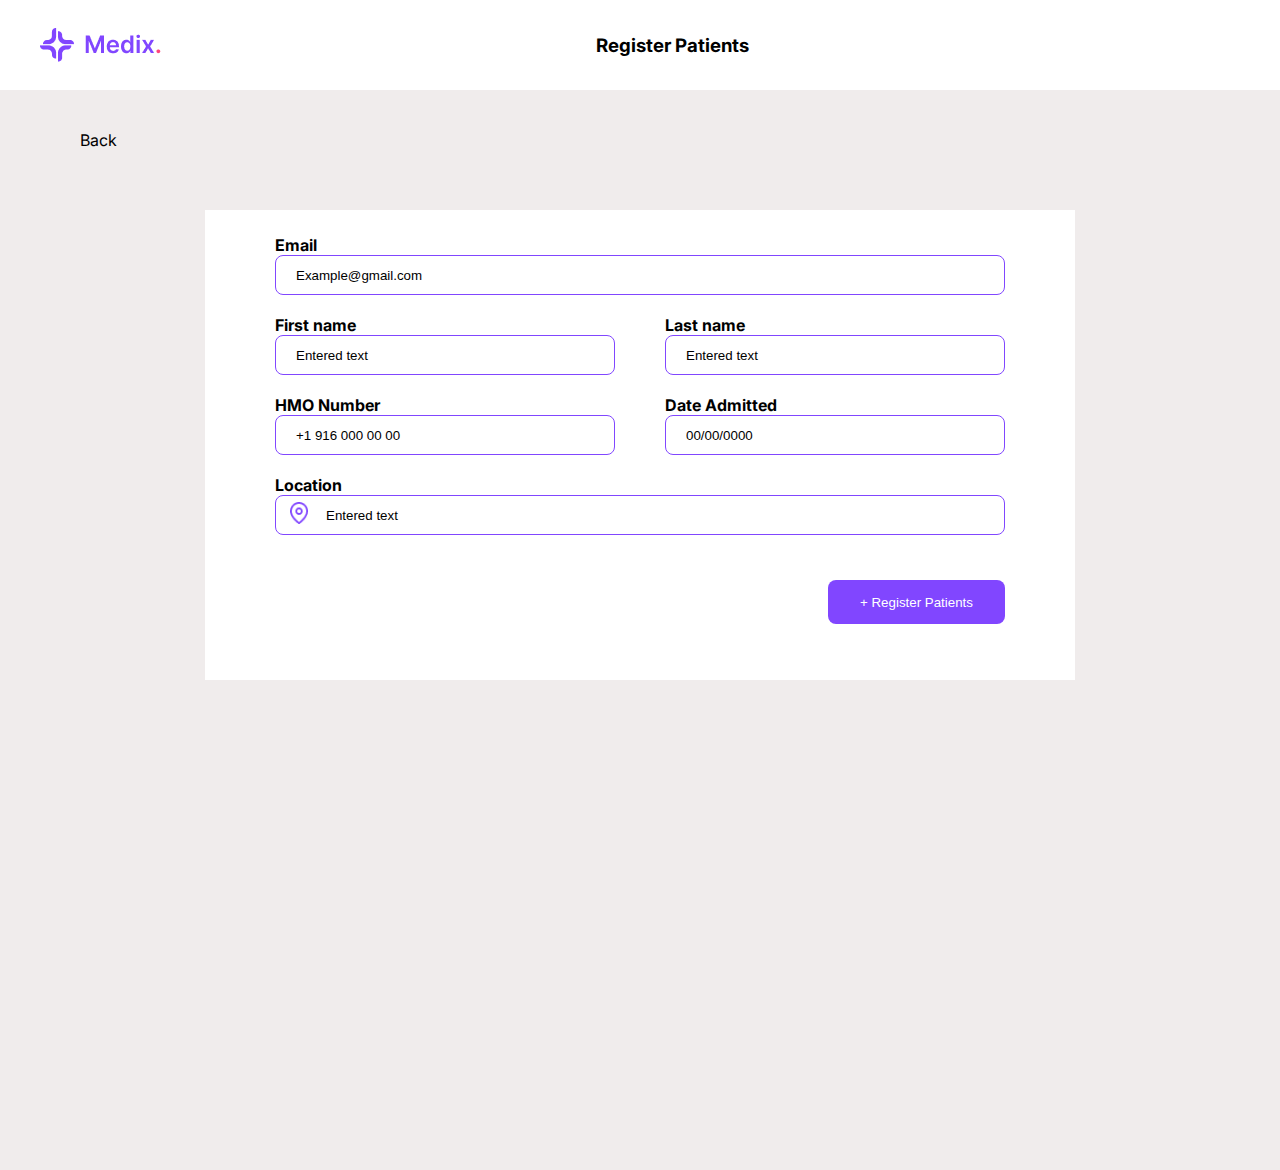
==== register.html @ abba1072 "my design" ====
<!DOCTYPE html>
<html lang="en">
<head>
    <meta charset="UTF-8">
    <meta name="viewport" content="width=device-width, initial-scale=1.0">
    <link rel="stylesheet" href="register.css">
    <title>Register</title>
</head>
<body>
    <nav>
        <img src="images/logo.png" alt="logo">
        <h3 class="register">Register Patients</h3>
    </nav>
    <p class="back">Back</p>
    <div class="reg">
        <h3 class="register1">Register Patients</h3>
        <form>
            <label for="email">Email</label><br>
            <div class="change">
                <input type="email" class="email" placeholder="Example@gmail.com">
            </div>
            <div class="input-box">
                <div class="box">
                    <label for="text">First name</label><br>
                    <div class="change">
                        <input type="text" class="inputs" placeholder="Entered text">
                    </div>
                </div>
                <div class="box1">
                    <label for="text">Last name</label><br>
                    <div class="change">
                        <input type="text" class="inputs" placeholder="Entered text">
                    </div>
                </div>
            </div>
            <div class="input-box">
                <div class="box">
                    <label for="text" class="number">HMO Number</label>
                    <input type="text" class="inputs" placeholder="+1 916 000 00 00">
                </div>
                <div class="box1">
                    <label for="text">Date <span class="admitted">Admitted</span></label>
                    <input type="text" class="inputs" placeholder="00/00/0000">
                </div>
            </div>
            <label for="text">Location</label><br>
            <div class="locations">
                <img src="images/location.png" class="location" alt="location">
                <input type="text" class="input" placeholder="Entered text">
            </div>
            <a href="index.html"><button type="button">+ Register Patients</button></a>
        </form>
    </div>
</body>
</html>
---- register.css ----
@import url('https://fonts.googleapis.com/css2?family=Inter:wght@200;300;400;500;600;700;800;900&family=Raleway:ital,wght@0,100;0,400;0,500;0,600;0,700;0,800;0,900;1,400&display=swap');

*{
    box-sizing: border-box;
}
body{
    background-color: rgba(238, 233, 233, 0.854);
    margin: 0;
    font-family: 'Inter', sans-serif;
    overflow-x: none;
    height: 130vh;
}
nav{
    background-color: white;
    display: flex;
    align-items: center;
    height: 90px;
    padding-left: 40px;
}
.register{
    display: flex;
    justify-content: center;
    align-items: center;
    flex-grow: 0.9;
}
.back{
    margin-left: 80px;
    margin-top: 40px;
}
form{
    background-color: white;
    width: 870px;
    height: 470px; 
    margin: 60px auto;
    padding: 25px 70px;
}
input::placeholder{
    color: black;
}
label{
    height: 20px;
    font-weight: bold;
}
input{
    border: 1px solid #8146ff;
    border-radius: 8px;
    margin-bottom: 20px;
    outline: none;
}
.input, .email{
    height: 40px;
    width: 730px;
    padding-left: 20px;
}
.input{
    padding-left: 50px;
}
.inputs{
    width: 340px;
    height: 40px;
    padding-left: 20px;
}
.input-box{
    width: 30%;
    display: flex;
    gap: 50px;
}
.locations{
    position: relative;
}
.location{
    position: absolute;
    left: 15px;
    top: 7px;
    width: 18px;
    height: 22px;
}
button{
    background-color: #8146FF;
    width: 177px;
    height: 44px;
    border: none;
    border-radius: 8px;
    float: right;
    margin-top: 25px;
    color: white;
}
.register1{
    display: none;
}

@media screen and (max-width: 800px) {
    body{
        height: 160vh;
        overflow-x: none;
    }
    form{
        width: 383px;
        height: 656px;
        padding: 20px;
        border-radius: 18px;
    }
    form .input-box{
        flex-direction: column;
    }
    .reg{
        position: relative;
    }
    .register{
        display: none;
    }
    .register1{
        display: block;
        left: 90px;
        top: -50px;
        position: absolute;
    }
    .email, .input{
        width: 341px;
        height: 40px;
    }
    button{
        float: left;
        margin-left: 80px;
    }
    .box1{
        height: 85px;
        margin-top: -50px;
    }
    .admitted{
        display: none;
    }
    .number{
        height: 500px;
    }
    .change input::placeholder{
            color: white;
    }
}
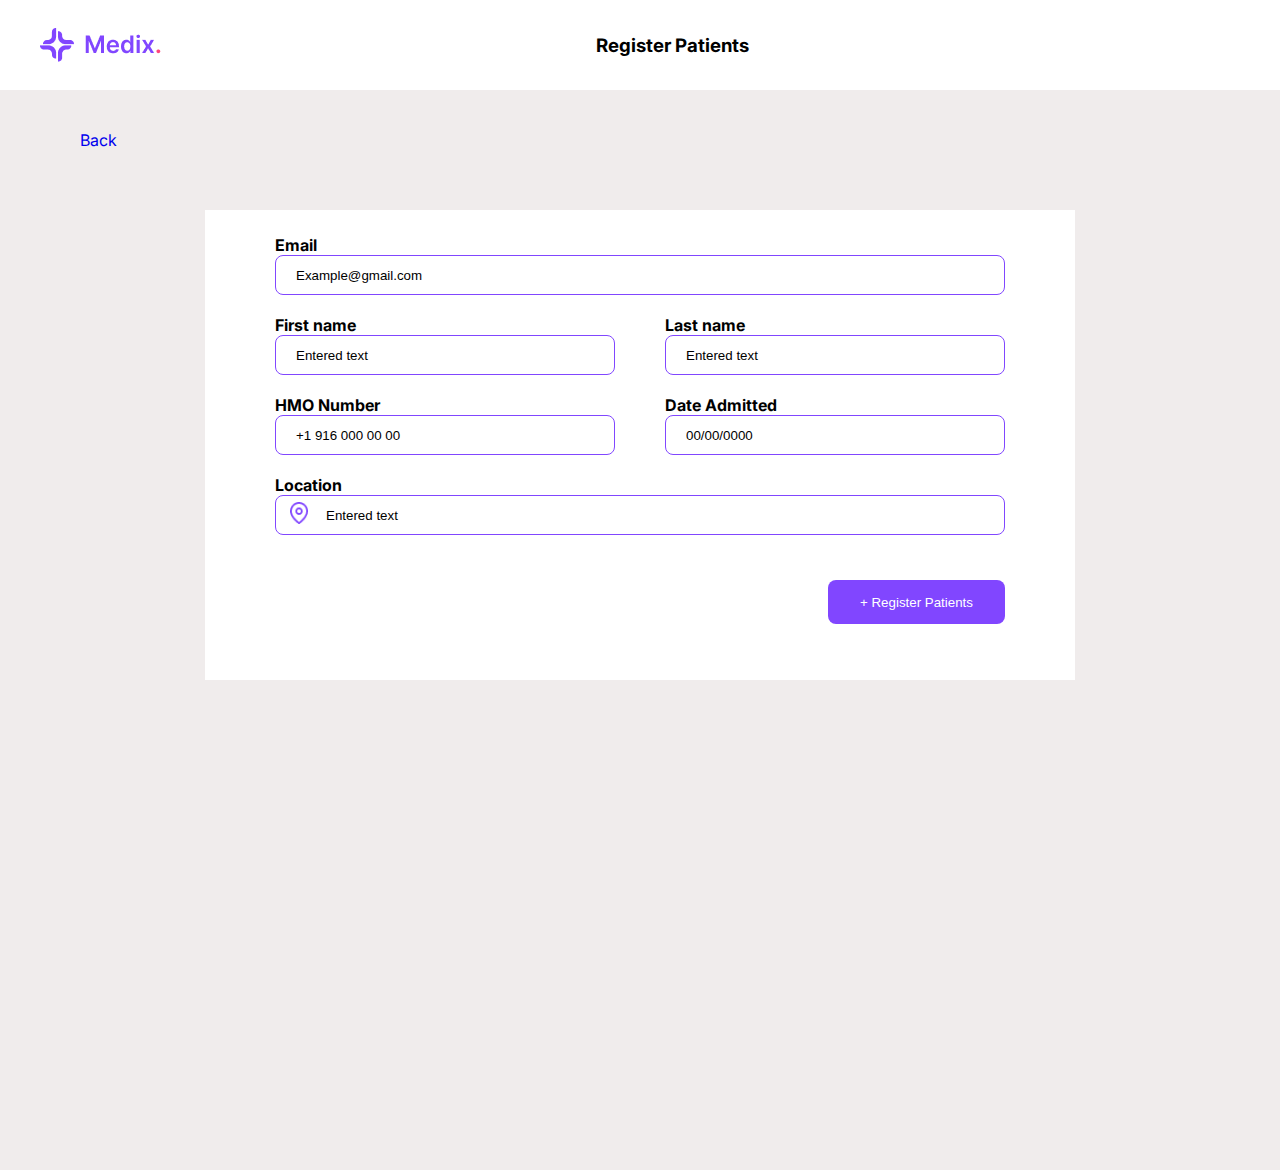
==== commit 73bae124: "my project" ====
--- a/register.html
+++ b/register.html
@@ -11,7 +11,7 @@
         <img src="images/logo.png" alt="logo">
         <h3 class="register">Register Patients</h3>
     </nav>
-    <p class="back">Back</p>
+    <a href="index.html"><p class="back">Back</p></a>
     <div class="reg">
         <h3 class="register1">Register Patients</h3>
         <form>
--- a/register.css
+++ b/register.css
@@ -88,6 +88,9 @@
 .register1{
     display: none;
 }
+a{
+    text-decoration: none;
+}
 
 @media screen and (max-width: 800px) {
     body{
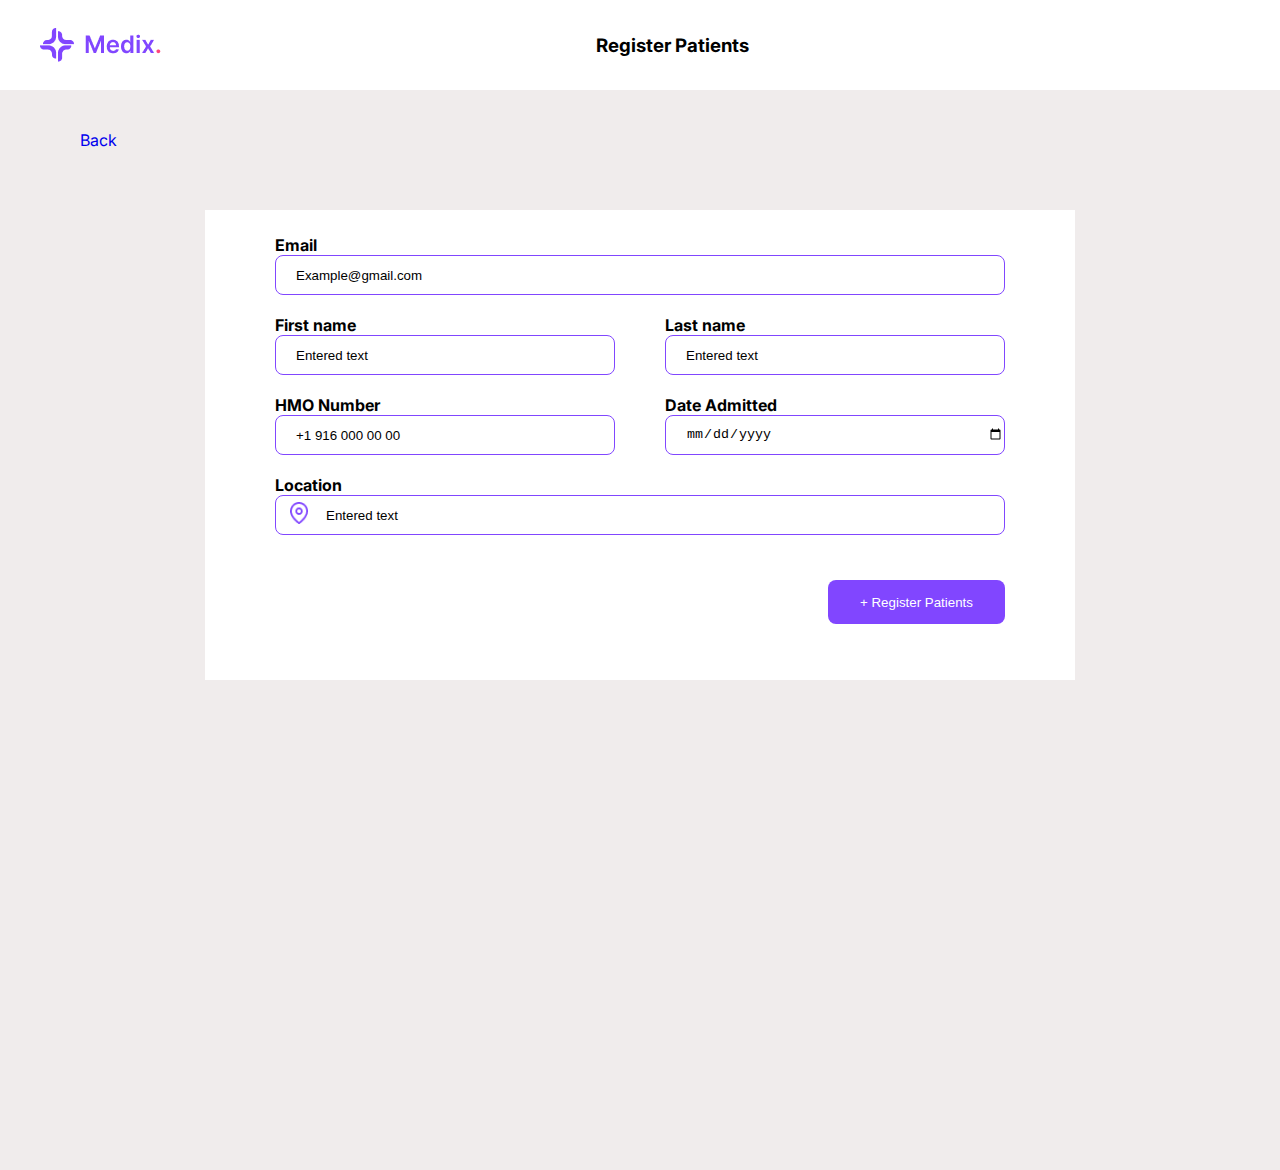
==== commit 1727baea: "change some code" ====
--- a/register.html
+++ b/register.html
@@ -36,11 +36,11 @@
             <div class="input-box">
                 <div class="box">
                     <label for="text" class="number">HMO Number</label>
-                    <input type="text" class="inputs" placeholder="+1 916 000 00 00">
+                    <input type="number" class="inputs" placeholder="+1 916 000 00 00">
                 </div>
                 <div class="box1">
                     <label for="text">Date <span class="admitted">Admitted</span></label>
-                    <input type="text" class="inputs" placeholder="00/00/0000">
+                    <input type="date" class="inputs" placeholder="00/00/0000">
                 </div>
             </div>
             <label for="text">Location</label><br>
--- a/register.css
+++ b/register.css
@@ -136,7 +136,7 @@
     .number{
         height: 500px;
     }
-    .change input::placeholder{
+    /* .change input::placeholder{
             color: white;
-    }
+    } */
 }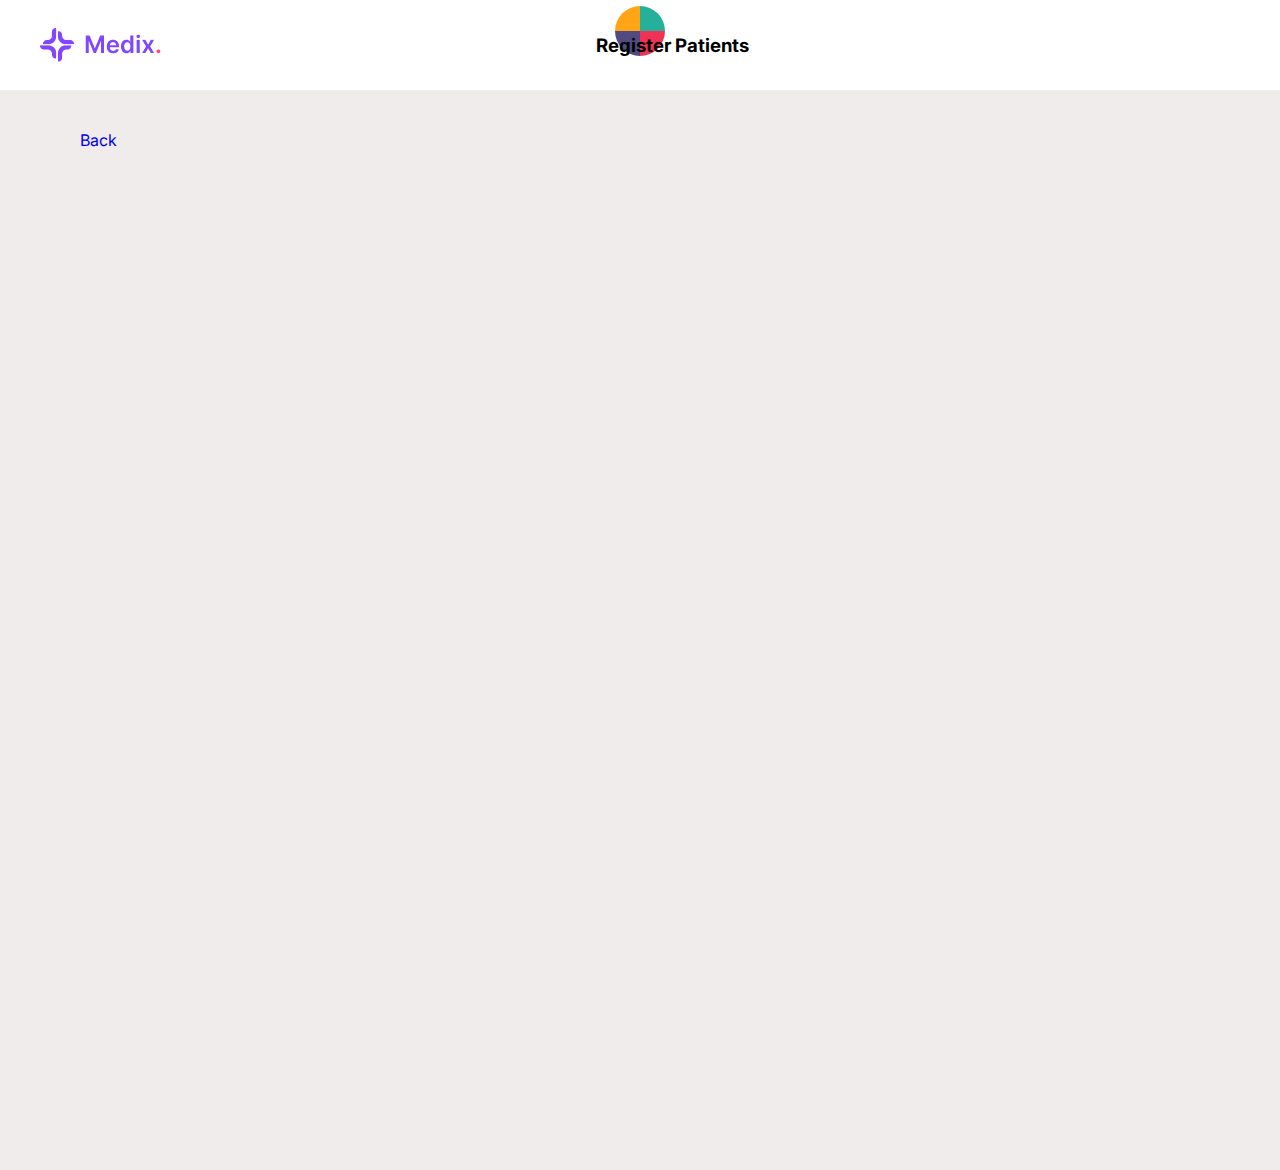
==== commit f747e558: "update register page" ====
--- a/register.html
+++ b/register.html
@@ -14,42 +14,12 @@
     <a href="index.html"><p class="back">Back</p></a>
     <div class="reg">
         <h3 class="register1">Register Patients</h3>
-        <form>
-            <label for="email">Email</label><br>
-            <div class="change">
-                <input type="email" class="email" placeholder="Example@gmail.com">
-            </div>
-            <div class="input-box">
-                <div class="box">
-                    <label for="text">First name</label><br>
-                    <div class="change">
-                        <input type="text" class="inputs" placeholder="Entered text">
-                    </div>
-                </div>
-                <div class="box1">
-                    <label for="text">Last name</label><br>
-                    <div class="change">
-                        <input type="text" class="inputs" placeholder="Entered text">
-                    </div>
-                </div>
-            </div>
-            <div class="input-box">
-                <div class="box">
-                    <label for="text" class="number">HMO Number</label>
-                    <input type="number" class="inputs" placeholder="+1 916 000 00 00">
-                </div>
-                <div class="box1">
-                    <label for="text">Date <span class="admitted">Admitted</span></label>
-                    <input type="date" class="inputs" placeholder="00/00/0000">
-                </div>
-            </div>
-            <label for="text">Location</label><br>
-            <div class="locations">
-                <img src="images/location.png" class="location" alt="location">
-                <input type="text" class="input" placeholder="Entered text">
-            </div>
-            <a href="index.html"><button type="button">+ Register Patients</button></a>
-        </form>
+        <div id="form-container">
+            
+        </div>
+        <div class="loader"></div>
     </div>
+
+    <script src="register.js"></script>
 </body>
 </html>--- a/register.css
+++ b/register.css
@@ -33,6 +33,7 @@
     height: 470px; 
     margin: 60px auto;
     padding: 25px 70px;
+    border-radius: 25px;
 }
 input::placeholder{
     color: black;
@@ -75,13 +76,18 @@
     width: 18px;
     height: 22px;
 }
+.btn{
+    display: flex;
+    justify-content: space-between;
+    align-items: center;
+    flex-wrap: wrap;
+}
 button{
     background-color: #8146FF;
     width: 177px;
     height: 44px;
     border: none;
     border-radius: 8px;
-    float: right;
     margin-top: 25px;
     color: white;
 }
@@ -90,6 +96,32 @@
 }
 a{
     text-decoration: none;
+}
+.loader {
+    width: 50px;
+    margin: 0 auto;
+    margin-top: -10em;
+    aspect-ratio: 1;
+    display: grid;
+    border-radius: 50%;
+    background: conic-gradient(#25b09b 25%,#f03355 0 50%,#514b82 0 75%,#ffa516 0);
+    animation: l22 2s infinite linear;
+}
+.loader::before,
+.loader::after {
+    content: "";
+    grid-area: 1/1;
+    margin: 15%;
+    border-radius: 50%;
+    background: inherit;
+    animation: inherit;
+}
+.loader::after {
+    margin: 25%;
+    animation-duration: 3s;
+}
+@keyframes l22 {
+    100% {transform: rotate(1turn)}
 }
 
 @media screen and (max-width: 800px) {
@@ -101,7 +133,7 @@
         width: 383px;
         height: 656px;
         padding: 20px;
-        border-radius: 18px;
+        border-radius: 20px;
     }
     form .input-box{
         flex-direction: column;
@@ -136,7 +168,4 @@
     .number{
         height: 500px;
     }
-    /* .change input::placeholder{
-            color: white;
-    } */
 }